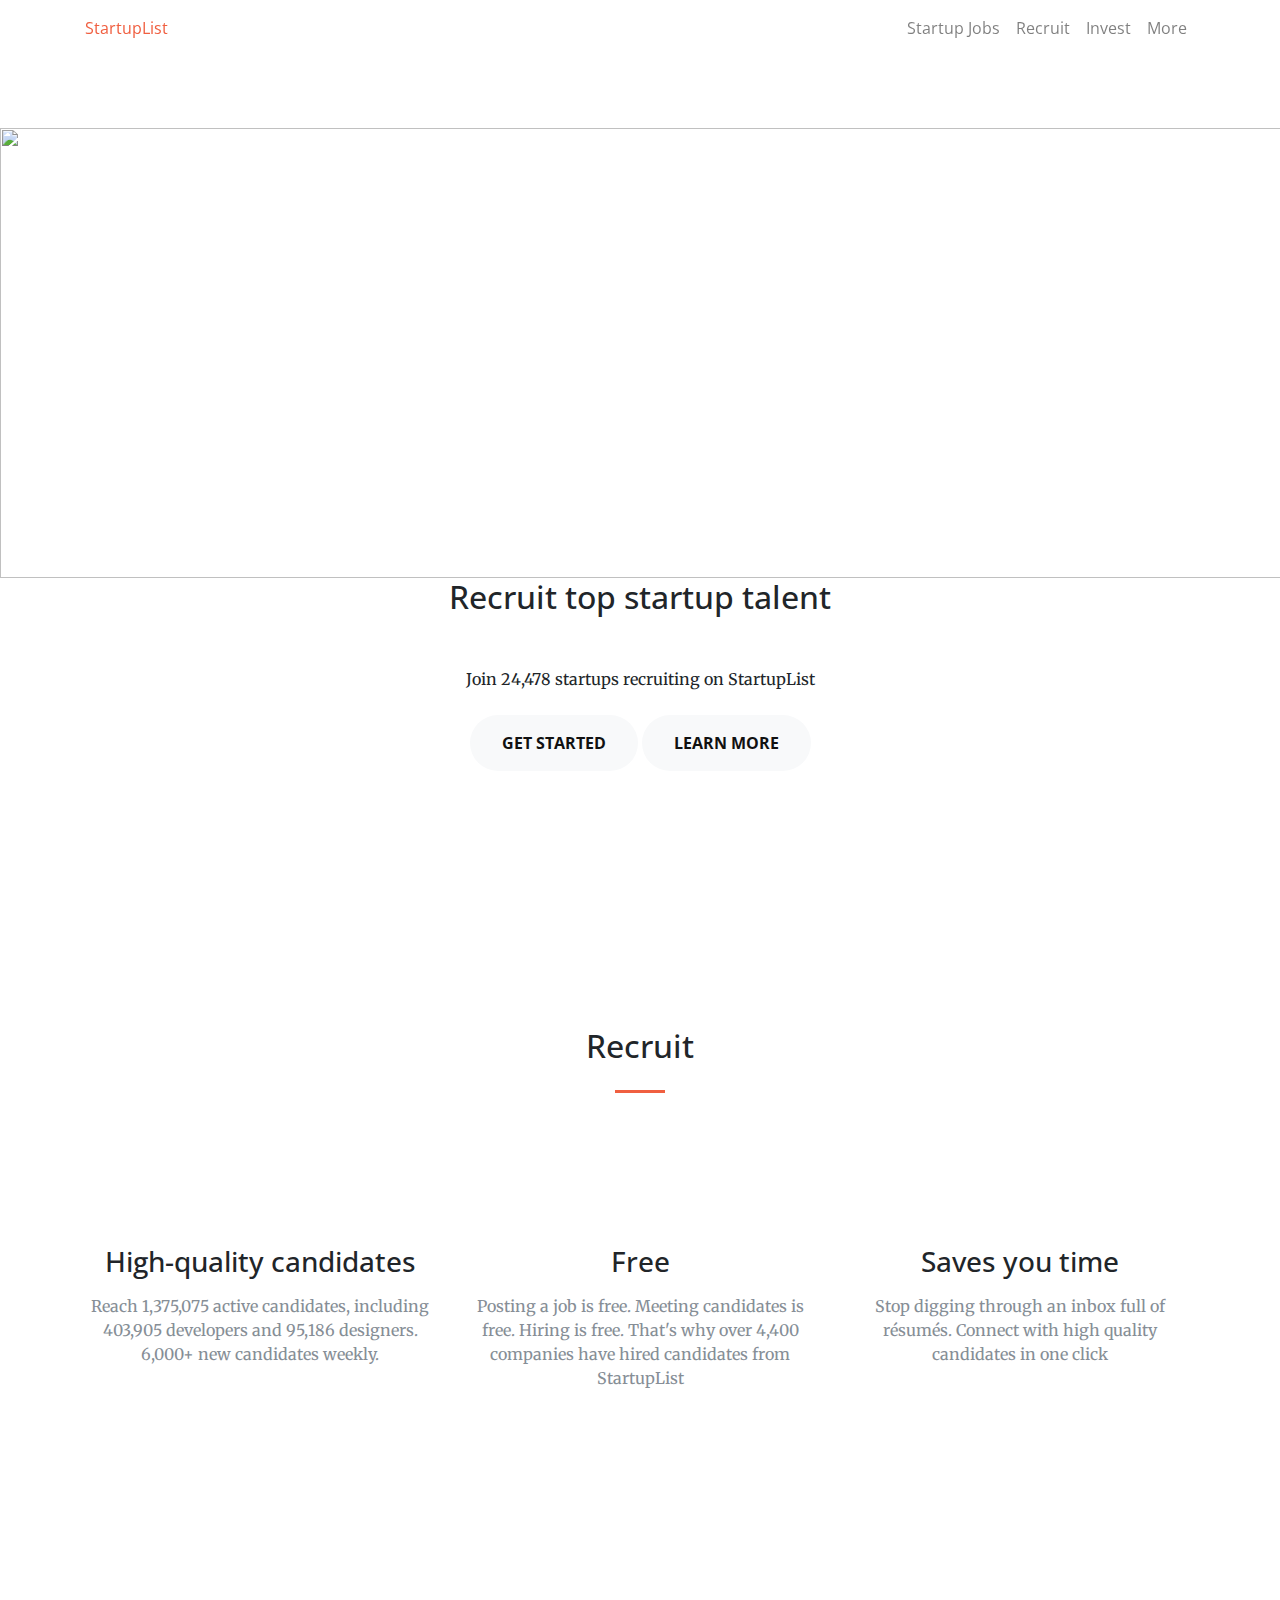
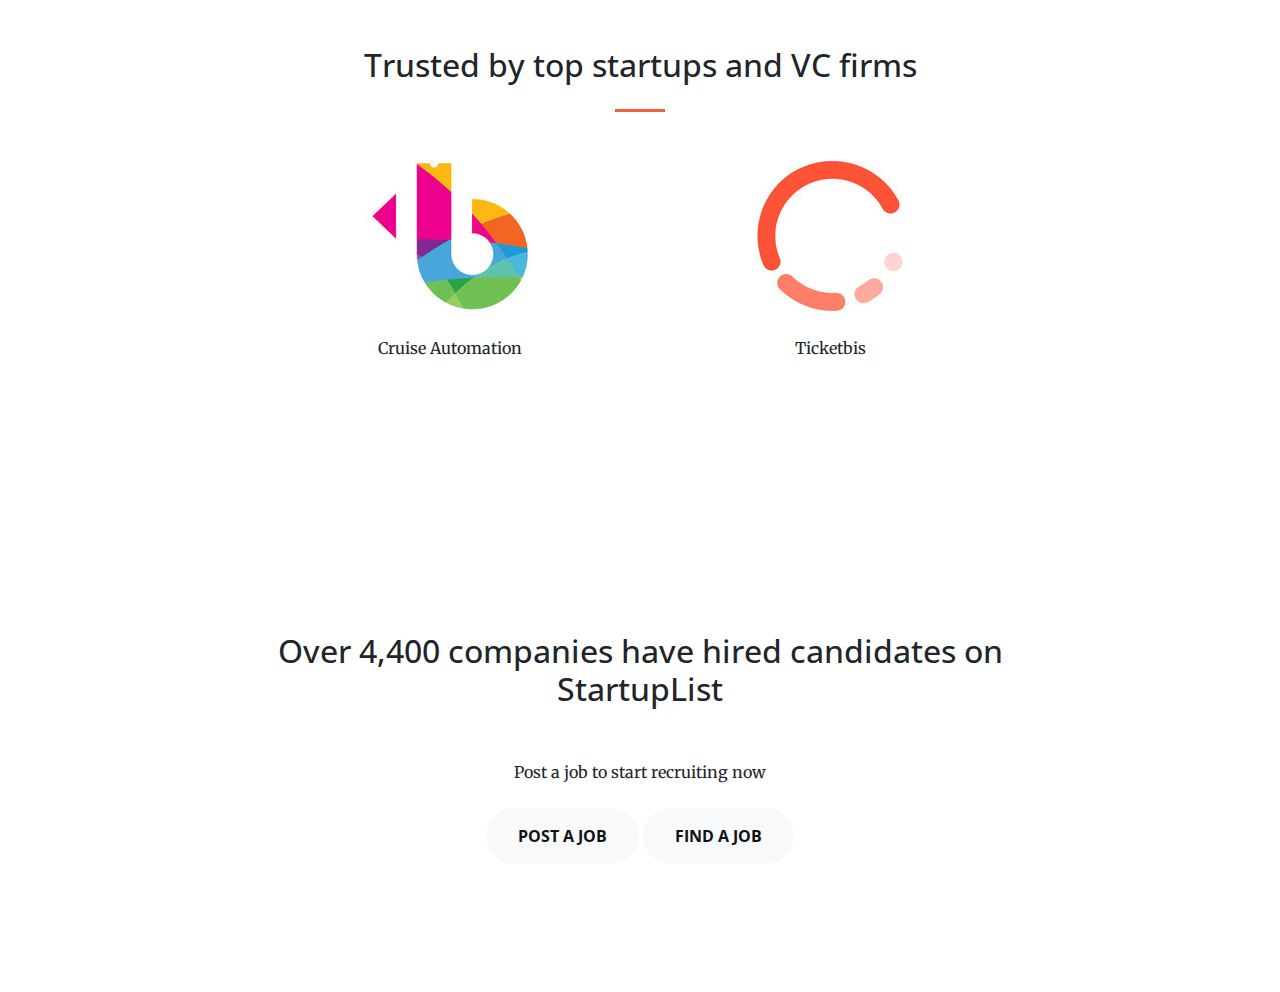
==== recruit.html @ 72b7d7c7 "First commit" ====
<!DOCTYPE html>
<html lang="en">

  <head>

    <meta charset="utf-8">
    <meta name="viewport" content="width=device-width, initial-scale=1, shrink-to-fit=no">
    <meta name="description" content="">
    <meta name="author" content="">

    <title>StartupList</title>

    <!-- Bootstrap core CSS -->
    <link href="vendor/bootstrap/css/bootstrap.min.css" rel="stylesheet">

    <!-- Custom fonts for this template -->
    <link href="vendor/font-awesome/css/font-awesome.min.css" rel="stylesheet" type="text/css">
    <link href='https://fonts.googleapis.com/css?family=Open+Sans:300italic,400italic,600italic,700italic,800italic,400,300,600,700,800' rel='stylesheet' type='text/css'>
    <link href='https://fonts.googleapis.com/css?family=Merriweather:400,300,300italic,400italic,700,700italic,900,900italic' rel='stylesheet' type='text/css'>

    <!-- Plugin CSS -->
    <link href="vendor/magnific-popup/magnific-popup.css" rel="stylesheet">

    <!-- Custom styles for this template -->
    <link href="css/creative.min.css" rel="stylesheet">

  </head>

  <body id="page-top">

    <!-- Navigation -->
    <nav class="navbar navbar-expand-lg navbar-light fixed-top" id="mainNav">
      <div class="container">
        <a class="js-scroll-trigger" href="index.html">StartupList</a>
        <button class="navbar-toggler navbar-toggler-right" type="button" data-toggle="collapse" data-target="#navbarResponsive" aria-controls="navbarResponsive" aria-expanded="false" aria-label="Toggle navigation">
          <span class="navbar-toggler-icon"></span>
        </button>
        <div class="collapse navbar-collapse" id="navbarResponsive">
          <ul class="navbar-nav ml-auto">
            <li class="nav">
              <a class="nav-link" href="startupjob_v2.html">Startup Jobs</a>
            </li>
            <li class="nav">
              <a class="nav-link js-scroll-trigger" href="recruit.html">Recruit</a>
            </li>
            <li class="nav">
              <a class="nav-link js-scroll-trigger" href="invest.html">Invest</a>
            </li>
            <li class="nav">
              <a class="nav-link js-scroll-trigger" href="#">More</a>
            </li>
          </ul>
        </div>
      </div>
    </nav>




    <section class="bgwhite" id="about">
      <img src="C:\Users\Ady\Desktop\StartupList\img\selection.jpg" width="1510px" height="450px">

      <div class="container">
        <div class="row">
          <div class="col-lg-8 mx-auto text-center">
            <h2 class="section-heading text">Recruit top startup talent</h2>
            <hr class="light my-4">
            <p class="text mb-4">Join 24,478 startups recruiting on StartupList </p>
            <a class="btn btn-light btn-xl js-scroll-trigger" href="animated-login-form/index.html">Get Started</a>
                          <a class="btn btn-light btn-xl js-scroll-trigger" href="#services">Learn More</a>

          </div>
        </div>
      </div>
    </section>

    <section id="services">
      <div class="container">
        <div class="row">
          <div class="col-lg-12 text-center">
            <h2 class="section-heading">Recruit</h2>
            <hr class="my-4">
          </div>
        </div>
      </div>
      <div class="container">
        <div class="row">
          <div class="col-lg-4 col-md-6 text-center">
            <div class="service-box mt-5 mx-auto">
              <i class="fa fa-4x fa-diamond text-primary mb-3 sr-icons"></i>
              <h3 class="mb-3">High-quality candidates</h3>
              <p class="text-muted mb-0">Reach 1,375,075 active candidates, including 403,905 developers and 95,186 designers. 6,000+ new candidates weekly.</p>
            </div>
          </div>
          <div class="col-lg-4 col-md-6 text-center">
            <div class="service-box mt-5 mx-auto">
              <i class="fa fa-4x fa-paper-plane text-primary mb-3 sr-icons"></i>
              <h3 class="mb-3">Free</h3>
              <p class="text-muted mb-0">Posting a job is free. Meeting candidates is free. Hiring is free. That's why over 4,400 companies have hired candidates from StartupList</p>
            </div>
          </div>
          <div class="col-lg-4 col-md-6 text-center">
            <div class="service-box mt-5 mx-auto">
              <i class="fa fa-4x fa-newspaper-o text-primary mb-3 sr-icons"></i>
              <h3 class="mb-3">Saves you time</h3>
              <p class="text-muted mb-0">Stop digging through an inbox full of résumés. Connect with high quality candidates in one click</p>
            </div>
          </div>
        </div>
      </div>
    </section>
    <section id="contact">
      <div class="container">
        <div class="row">
          <div class="col-lg-8 mx-auto text-center">
            <h2 class="section-heading">Trusted by top startups and VC firms</h2>
            <hr class="my-4">
          </div>
        </div>
        <div class="row">
          <div class="col-lg-4 ml-auto text-center">
              <img src="img/Exit.jpg">
            <p>Cruise Automation</p>
          </div>
          <div class="col-lg-4 mr-auto text-center">
                <img src="img/Exit2.jpg">
            <p>Ticketbis</p>
          </div>
        </div>
      </div>
    </section>

       <section class="bgwhite" id="about">
      <div class="container">
        <div class="row">
          <div class="col-lg-8 mx-auto text-center">
            <h2 class="section-heading text">Over 4,400 companies have hired candidates on StartupList
</h2>
            <hr class="light my-4">
            <p class="text mb-4">Post a job to start recruiting now</p>
            <a class="btn btn-light btn-xl js-scroll-trigger" href="animated-login-form/index.html">Post A Job</a>
                          <a class="btn btn-light btn-xl js-scroll-trigger" href="#services">Find A Job</a>

          </div>
        </div>
      </div>
    </section>
      
    <!-- Bootstrap core JavaScript -->
    <script src="vendor/jquery/jquery.min.js"></script>
    <script src="vendor/bootstrap/js/bootstrap.bundle.min.js"></script>

    <!-- Plugin JavaScript -->
    <script src="vendor/jquery-easing/jquery.easing.min.js"></script>
    <script src="vendor/scrollreveal/scrollreveal.min.js"></script>
    <script src="vendor/magnific-popup/jquery.magnific-popup.min.js"></script>

    <!-- Custom scripts for this template -->
    <script src="js/creative.min.js"></script>

  </body>

</html>
---- css/creative.min.css ----
/*!
 * Start Bootstrap - Creative v4.0.0-beta.2 (https://startbootstrap.com/template-overviews/creative)
 * Copyright 2013-2017 Start Bootstrap
 * Licensed under MIT (https://github.com/BlackrockDigital/startbootstrap-creative/blob/master/LICENSE)
 */body,html{width:100%;height:100%}body{font-family:Merriweather,'Helvetica Neue',Arial,sans-serif}hr{max-width:50px;border-width:3px;border-color:#f05f40}hr.light{border-color:#fff}a{color:#f05f40;-webkit-transition:all .2s;-moz-transition:all .2s;transition:all .2s}a:hover{color:#f05f40}h1,h2,h3,h4,h5,h6{font-family:'Open Sans','Helvetica Neue',Arial,sans-serif}.bg-primary{background-color:#f05f40!important}.bg-dark{background-color:#212529!important}.text-faded{color:rgba(255,255,255,.7)}section{padding:8rem 0}.section-heading{margin-top:0}::-moz-selection{color:#fff;background:#212529;text-shadow:none}::selection{color:#fff;background:#212529;text-shadow:none}img::selection{color:#fff;background:0 0}img::-moz-selection{color:#fff;background:0 0}body{-webkit-tap-highlight-color:#212529}#mainNav{border-bottom:1px solid rgba(33,37,41,.1);background-color:#fff;font-family:'Open Sans','Helvetica Neue',Arial,sans-serif;-webkit-transition:all .2s;-moz-transition:all .2s;transition:all .2s}#mainNav .navbar-brand{font-weight:700;text-transform:uppercase;color:#f05f40;font-family:'Open Sans','Helvetica Neue',Arial,sans-serif}#mainNav .navbar-brand:focus,#mainNav .navbar-brand:hover{color:#f05f40}#mainNav .navbar-nav>li.nav-item>a.nav-link,#mainNav .navbar-nav>li.nav-item>a.nav-link:focus{font-size:.9rem;font-weight:700;text-transform:uppercase;color:#212529}#mainNav .navbar-nav>li.nav-item>a.nav-link:focus:hover,#mainNav .navbar-nav>li.nav-item>a.nav-link:hover{color:#f05f40}#mainNav .navbar-nav>li.nav-item>a.nav-link.active,#mainNav .navbar-nav>li.nav-item>a.nav-link:focus.active{color:#f05f40!important;background-color:transparent}#mainNav .navbar-nav>li.nav-item>a.nav-link.active:hover,#mainNav .navbar-nav>li.nav-item>a.nav-link:focus.active:hover{background-color:transparent}@media (min-width:992px){#mainNav{border-color:transparent;background-color:transparent}#mainNav .navbar-brand{color:rgba(255,255,255,.7)}#mainNav .navbar-brand:focus,#mainNav .navbar-brand:hover{color:#fff}#mainNav .navbar-nav>li.nav-item>a.nav-link{padding:.5rem 1rem}#mainNav .navbar-nav>li.nav-item>a.nav-link,#mainNav .navbar-nav>li.nav-item>a.nav-link:focus{color:rgba(255,255,255,.7)}#mainNav .navbar-nav>li.nav-item>a.nav-link:focus:hover,#mainNav .navbar-nav>li.nav-item>a.nav-link:hover{color:#fff}#mainNav.navbar-shrink{border-bottom:1px solid rgba(33,37,41,.1);background-color:#fff}#mainNav.navbar-shrink .navbar-brand{color:#f05f40}#mainNav.navbar-shrink .navbar-brand:focus,#mainNav.navbar-shrink .navbar-brand:hover{color:#f05f40}#mainNav.navbar-shrink .navbar-nav>li.nav-item>a.nav-link,#mainNav.navbar-shrink .navbar-nav>li.nav-item>a.nav-link:focus{color:#212529}#mainNav.navbar-shrink .navbar-nav>li.nav-item>a.nav-link:focus:hover,#mainNav.navbar-shrink .navbar-nav>li.nav-item>a.nav-link:hover{color:#f05f40}}header.masthead{padding-top:10rem;padding-bottom:calc(10rem - 56px);background-image:url(../img/header.jpg);background-position:center center;-webkit-background-size:cover;-moz-background-size:cover;-o-background-size:cover;background-size:cover}header.masthead hr{margin-top:30px;margin-bottom:30px}header.masthead h1{font-size:2rem}header.masthead p{font-weight:300}@media (min-width:768px){header.masthead p{font-size:1.15rem}}@media (min-width:992px){header.masthead{height:100vh;min-height:650px;padding-top:0;padding-bottom:0}header.masthead h1{font-size:3rem}}@media (min-width:1200px){header.masthead h1{font-size:4rem}}.service-box{max-width:400px}.portfolio-box{position:relative;display:block;max-width:650px;margin:0 auto}.portfolio-box .portfolio-box-caption{position:absolute;bottom:0;display:block;width:100%;height:100%;text-align:center;opacity:0;color:#fff;background:rgba(240,95,64,.9);-webkit-transition:all .2s;-moz-transition:all .2s;transition:all .2s}.portfolio-box .portfolio-box-caption .portfolio-box-caption-content{position:absolute;top:50%;width:100%;transform:translateY(-50%);text-align:center}.portfolio-box .portfolio-box-caption .portfolio-box-caption-content .project-category,.portfolio-box .portfolio-box-caption .portfolio-box-caption-content .project-name{padding:0 15px;font-family:'Open Sans','Helvetica Neue',Arial,sans-serif}.portfolio-box .portfolio-box-caption .portfolio-box-caption-content .project-category{font-size:14px;font-weight:600;text-transform:uppercase}.portfolio-box .portfolio-box-caption .portfolio-box-caption-content .project-name{font-size:18px}.portfolio-box:hover .portfolio-box-caption{opacity:1}.portfolio-box:focus{outline:0}@media (min-width:768px){.portfolio-box .portfolio-box-caption .portfolio-box-caption-content .project-category{font-size:16px}.portfolio-box .portfolio-box-caption .portfolio-box-caption-content .project-name{font-size:22px}}.text-primary{color:#f05f40!important}.btn{font-weight:700;text-transform:uppercase;border:none;border-radius:300px;font-family:'Open Sans','Helvetica Neue',Arial,sans-serif}.btn-xl{padding:1rem 2rem}.btn-primary{background-color:#f05f40;border-color:#f05f40}.btn-primary:active,.btn-primary:focus,.btn-primary:hover{color:#fff;background-color:#ee4b28!important}.btn-primary:active,.btn-primary:focus{box-shadow:0 0 0 .2rem rgba(240,95,64,.5)!important}
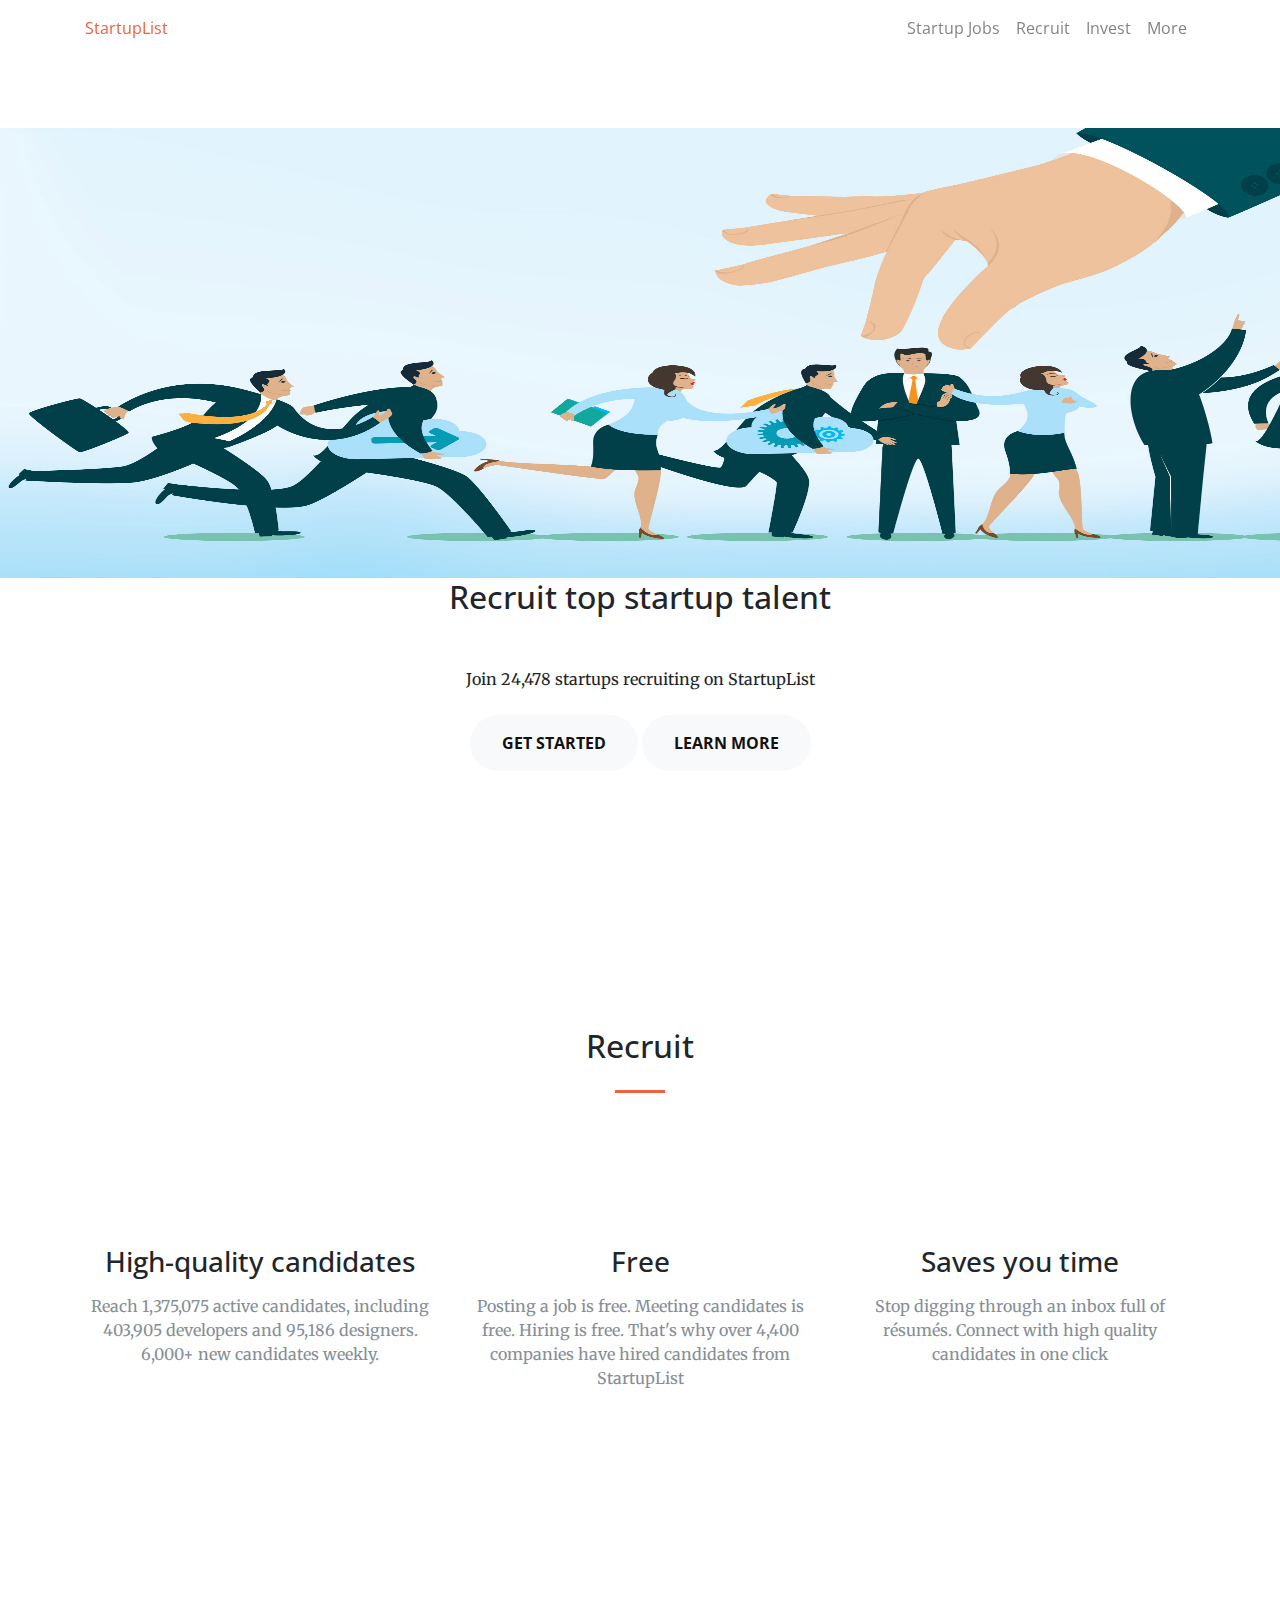
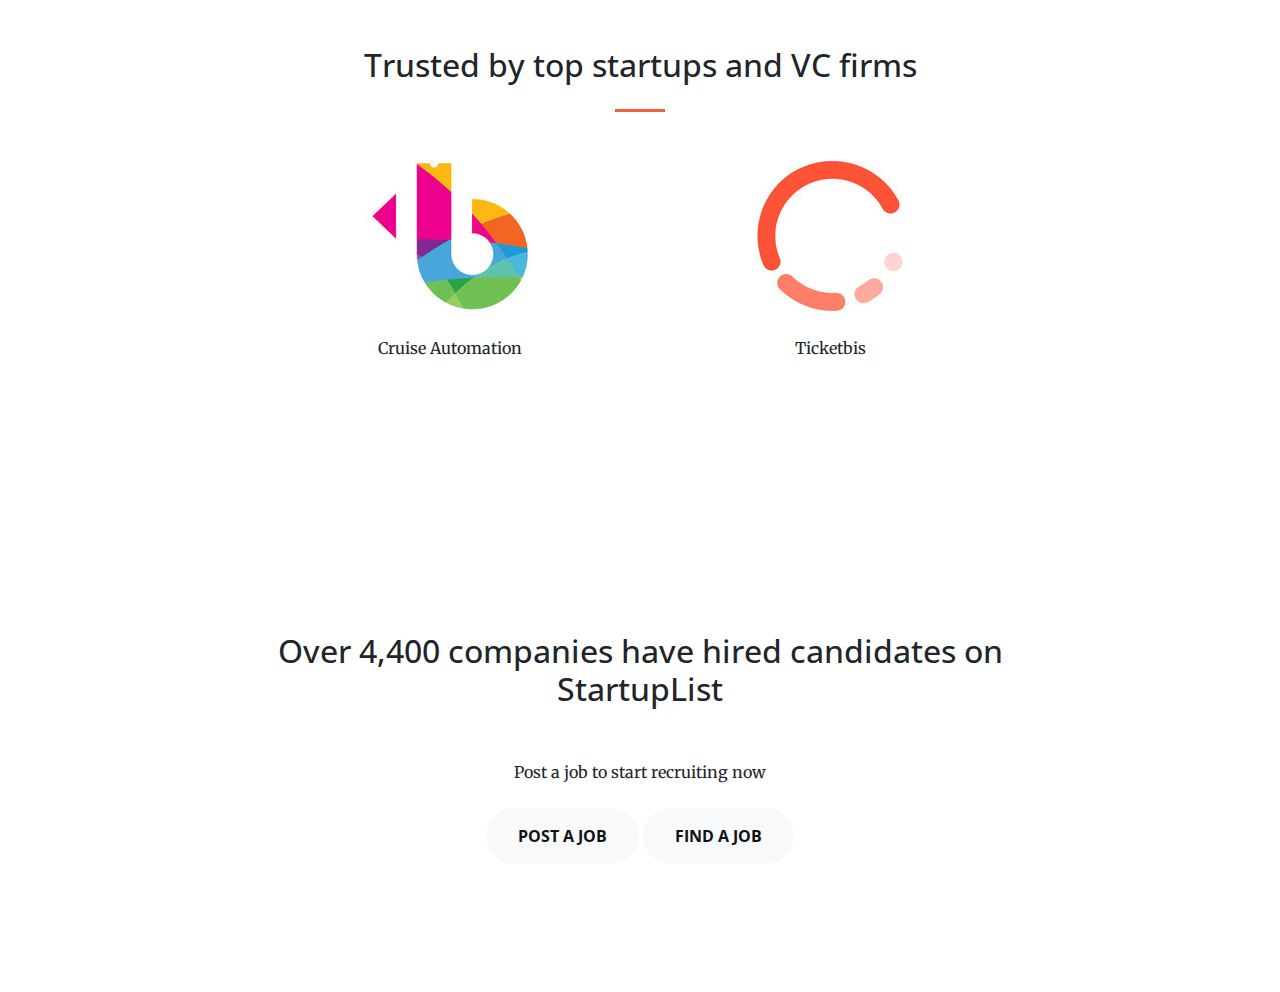
==== commit 81d4410a: "Second commit" ====
--- a/recruit.html
+++ b/recruit.html
@@ -58,7 +58,7 @@
 
 
     <section class="bgwhite" id="about">
-      <img src="C:\Users\Ady\Desktop\StartupList\img\selection.jpg" width="1510px" height="450px">
+      <img src="img\selection.jpg" width="1510px" height="450px">
 
       <div class="container">
         <div class="row">
